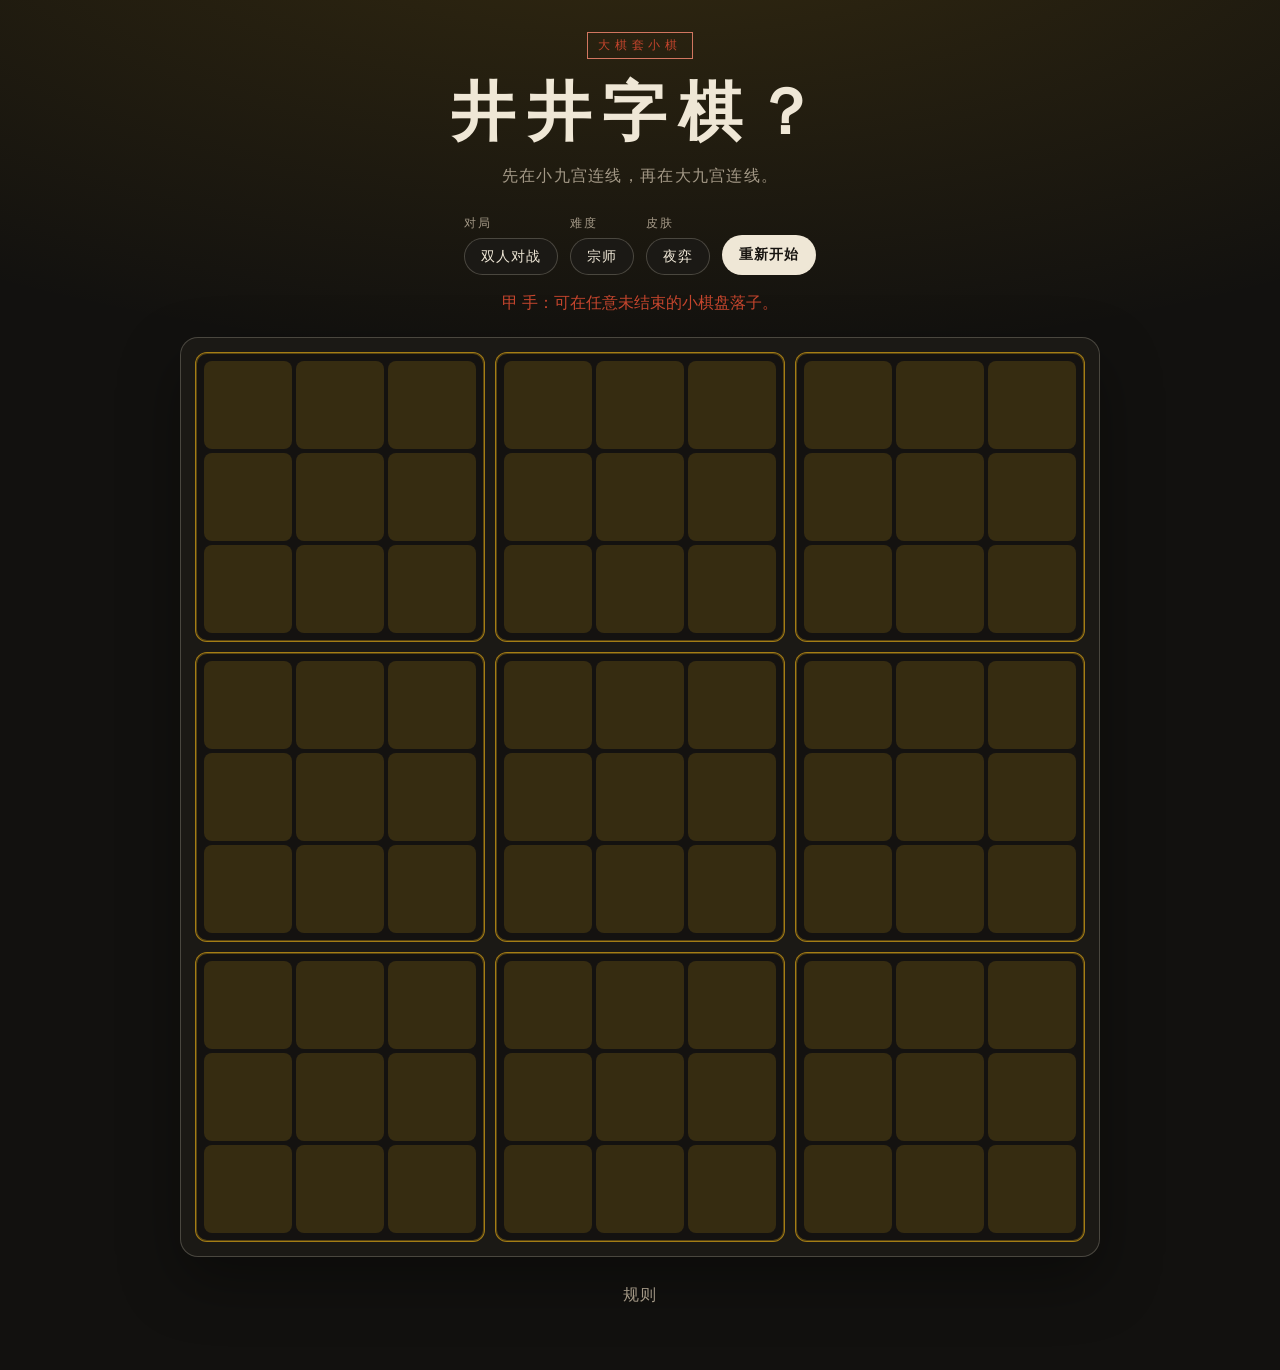
==== games/ultimate-tictactoe/index.html @ f2394f59 "feat: 内置《井井字棋？》在线试玩（games/ultimate-tictactoe + 试玩按钮）" ====
<!DOCTYPE html>
<html lang="zh-CN" data-theme="ink">
<head>
  <meta charset="UTF-8">
  <meta name="viewport" content="width=device-width, initial-scale=1.0">
  <title>井井字棋？</title>
  <link rel="stylesheet" href="css/styles.css">
  <link rel="stylesheet" href="css/themes/ink.css">
  <link rel="stylesheet" href="css/themes/paper.css">
  <link rel="stylesheet" href="css/themes/neon.css">
</head>
<body>
  <div class="app">
    <header class="hero">
      <p class="seal">大棋套小棋</p>
      <h1>井井字棋？</h1>
      <p class="lede">先在小九宫连线，再在大九宫连线。</p>
    </header>

    <section class="toolbar" aria-label="对局设置">
      <label class="field">
        <span>对局</span>
        <select id="mode-select">
          <option value="hotseat">双人对战</option>
          <option value="ai">对战电脑</option>
        </select>
      </label>
      <label class="field">
        <span>难度</span>
        <select id="difficulty-select">
          <option value="novice">新手</option>
          <option value="adept">老手</option>
          <option value="master" selected>宗师</option>
        </select>
      </label>
      <label class="field">
        <span>皮肤</span>
        <select id="theme-select">
          <option value="ink">夜弈</option>
          <option value="paper">宣纸</option>
          <option value="neon">霓虹</option>
        </select>
      </label>
      <button type="button" id="restart-btn" class="btn">重新开始</button>
    </section>

    <p id="status" class="status" role="status" aria-live="polite"></p>

    <div id="meta-board" class="meta-board" role="group" aria-label="井井字棋棋盘"></div>

    <details class="rules">
      <summary>规则</summary>
      <ol>
        <li>大棋盘是九宫格，每一格里还有一个小井字棋。</li>
        <li>在某个小棋盘连成一线，才算在大棋盘占据这一格。</li>
        <li>你落子的位置（小格的方位）会指定对手下一手必须下在对应的小棋盘；若该盘已结束，则可任选未结束的小棋盘。</li>
        <li>在大棋盘连成一线即获胜。小棋盘下满且无人连线则视为该格空置。</li>
      </ol>
    </details>
  </div>

  <script src="js/constants.js"></script>
  <script src="js/board.js"></script>
  <script src="js/game.js"></script>
  <script src="js/ai.js"></script>
  <script src="js/themes.js"></script>
  <script src="js/ui.js"></script>
  <script src="js/main.js"></script>
</body>
</html>
---- games/ultimate-tictactoe/css/styles.css ----
:root {
  --bg: #12110f;
  --ink: #efe7d6;
  --muted: #a39886;
  --line: rgba(239, 231, 214, 0.22);
  --board: #1b1915;
  --local: #141210;
  --active: #d4a017;
  --x: #c4452d;
  --o: #6f93b8;
  --draw: #7a7266;
  --btn: #efe7d6;
  --btn-ink: #171410;
  --shadow: 0 24px 60px rgba(0, 0, 0, 0.35);
  --radius: 18px;
  font-family: "Iowan Old Style", "Palatino Linotype", "Songti SC", "Noto Serif SC", serif;
}

*,
*::before,
*::after {
  box-sizing: border-box;
}

html,
body {
  margin: 0;
  min-height: 100%;
}

body {
  background:
    radial-gradient(1200px 500px at 50% -10%, color-mix(in srgb, var(--active) 18%, transparent), transparent),
    var(--bg);
  color: var(--ink);
}

.app {
  width: min(920px, calc(100% - 32px));
  margin: 0 auto;
  padding: 32px 0 64px;
}

.hero {
  text-align: center;
  margin-bottom: 28px;
}

.seal {
  display: inline-block;
  margin: 0 0 10px;
  padding: 4px 10px;
  border: 1px solid color-mix(in srgb, var(--x) 70%, var(--ink));
  color: var(--x);
  letter-spacing: 0.4em;
  font-size: 12px;
}

.hero h1 {
  margin: 0;
  font-size: clamp(36px, 6vw, 64px);
  font-weight: 600;
  letter-spacing: 0.18em;
}

.lede {
  margin: 10px 0 0;
  color: var(--muted);
  letter-spacing: 0.08em;
}

.toolbar {
  display: flex;
  flex-wrap: wrap;
  gap: 12px;
  justify-content: center;
  align-items: end;
  margin-bottom: 18px;
}

.field {
  display: grid;
  gap: 6px;
  font-size: 12px;
  color: var(--muted);
  letter-spacing: 0.12em;
}

.field select,
.btn {
  appearance: none;
  border: 1px solid var(--line);
  background: var(--board);
  color: var(--ink);
  border-radius: 999px;
  padding: 10px 16px;
  font: inherit;
  font-size: 14px;
  letter-spacing: 0.06em;
}

.btn {
  background: var(--btn);
  color: var(--btn-ink);
  cursor: pointer;
  font-weight: 600;
}

.btn:hover,
.field select:hover {
  transform: translateY(-1px);
}

.status {
  min-height: 1.6em;
  text-align: center;
  margin: 0 0 18px;
  color: var(--muted);
}

.status[data-state="X"] {
  color: var(--x);
}

.status[data-state="O"] {
  color: var(--o);
}

.meta-board {
  display: grid;
  grid-template-columns: repeat(3, 1fr);
  gap: 10px;
  padding: 14px;
  background: var(--board);
  border-radius: var(--radius);
  box-shadow: var(--shadow);
  border: 1px solid var(--line);
}

.local-board {
  position: relative;
  background: var(--local);
  border-radius: 12px;
  padding: 8px;
  border: 1px solid transparent;
  opacity: 0.42;
  transition: opacity 0.2s ease, border-color 0.2s ease, box-shadow 0.2s ease;
}

.local-board.is-open.is-active,
.local-board.is-active {
  opacity: 1;
  border-color: color-mix(in srgb, var(--active) 75%, transparent);
  box-shadow: inset 0 0 0 1px color-mix(in srgb, var(--active) 35%, transparent);
}

.local-board.is-open:not(.is-active) {
  opacity: 0.72;
}

.local-grid {
  display: grid;
  grid-template-columns: repeat(3, 1fr);
  gap: 4px;
}

.cell {
  aspect-ratio: 1;
  border: 0;
  border-radius: 8px;
  background: color-mix(in srgb, var(--ink) 6%, transparent);
  color: inherit;
  font: inherit;
  font-size: clamp(14px, 2.6vw, 22px);
  font-weight: 700;
  cursor: pointer;
  padding: 0;
}

.cell:disabled {
  cursor: default;
}

.cell.is-legal {
  background: color-mix(in srgb, var(--active) 18%, transparent);
}

.cell.is-legal:hover {
  background: color-mix(in srgb, var(--active) 32%, transparent);
}

.cell.is-x {
  color: var(--x);
}

.cell.is-o {
  color: var(--o);
}

.cell.is-last {
  outline: 1px dashed color-mix(in srgb, var(--active) 80%, white);
  outline-offset: -3px;
}

.local-banner {
  pointer-events: none;
  position: absolute;
  inset: 0;
  display: grid;
  place-items: center;
  font-size: clamp(42px, 9vw, 84px);
  font-weight: 700;
  opacity: 0;
}

.local-board.is-won-x .local-banner,
.local-board.is-won-o .local-banner,
.local-board.is-draw .local-banner {
  opacity: 0.88;
  background: color-mix(in srgb, var(--bg) 35%, transparent);
}

.local-board.is-won-x .local-banner {
  color: var(--x);
}

.local-board.is-won-o .local-banner {
  color: var(--o);
}

.local-board.is-draw .local-banner {
  color: var(--draw);
  font-size: clamp(28px, 6vw, 48px);
}

.rules {
  margin: 28px auto 0;
  max-width: 56ch;
  color: var(--muted);
  letter-spacing: 0.04em;
}

.rules summary {
  cursor: pointer;
  text-align: center;
  list-style: none;
}

.rules ol {
  line-height: 1.7;
  padding-left: 1.2em;
}

@media (max-width: 520px) {
  .meta-board {
    gap: 6px;
    padding: 8px;
  }

  .local-board {
    padding: 5px;
  }
}
---- games/ultimate-tictactoe/css/themes/ink.css ----
/* 默认皮肤：夜弈。新增皮肤只需覆盖这些变量。 */
html[data-theme="ink"] {
  --bg: #12110f;
  --ink: #efe7d6;
  --muted: #a39886;
  --line: rgba(239, 231, 214, 0.22);
  --board: #1b1915;
  --local: #141210;
  --active: #d4a017;
  --x: #c4452d;
  --o: #6f93b8;
  --draw: #7a7266;
  --btn: #efe7d6;
  --btn-ink: #171410;
}
---- games/ultimate-tictactoe/css/themes/paper.css ----
html[data-theme="paper"] {
  --bg: #e8dcc4;
  --ink: #2a2118;
  --muted: #6d5e4c;
  --line: rgba(42, 33, 24, 0.16);
  --board: #f4ead6;
  --local: #efe4cc;
  --active: #b3261e;
  --x: #9c1c16;
  --o: #1f4d6a;
  --draw: #8a7b68;
  --btn: #2a2118;
  --btn-ink: #f4ead6;
  --shadow: 0 18px 40px rgba(80, 54, 20, 0.18);
}
---- games/ultimate-tictactoe/css/themes/neon.css ----
html[data-theme="neon"] {
  --bg: #07080d;
  --ink: #e8f4ff;
  --muted: #8aa0b8;
  --line: rgba(80, 255, 210, 0.25);
  --board: #10131c;
  --local: #0b0e16;
  --active: #39ffb6;
  --x: #ff4d8d;
  --o: #4dc9ff;
  --draw: #6b7c90;
  --btn: #39ffb6;
  --btn-ink: #06140f;
  --shadow: 0 0 40px rgba(57, 255, 182, 0.12);
}
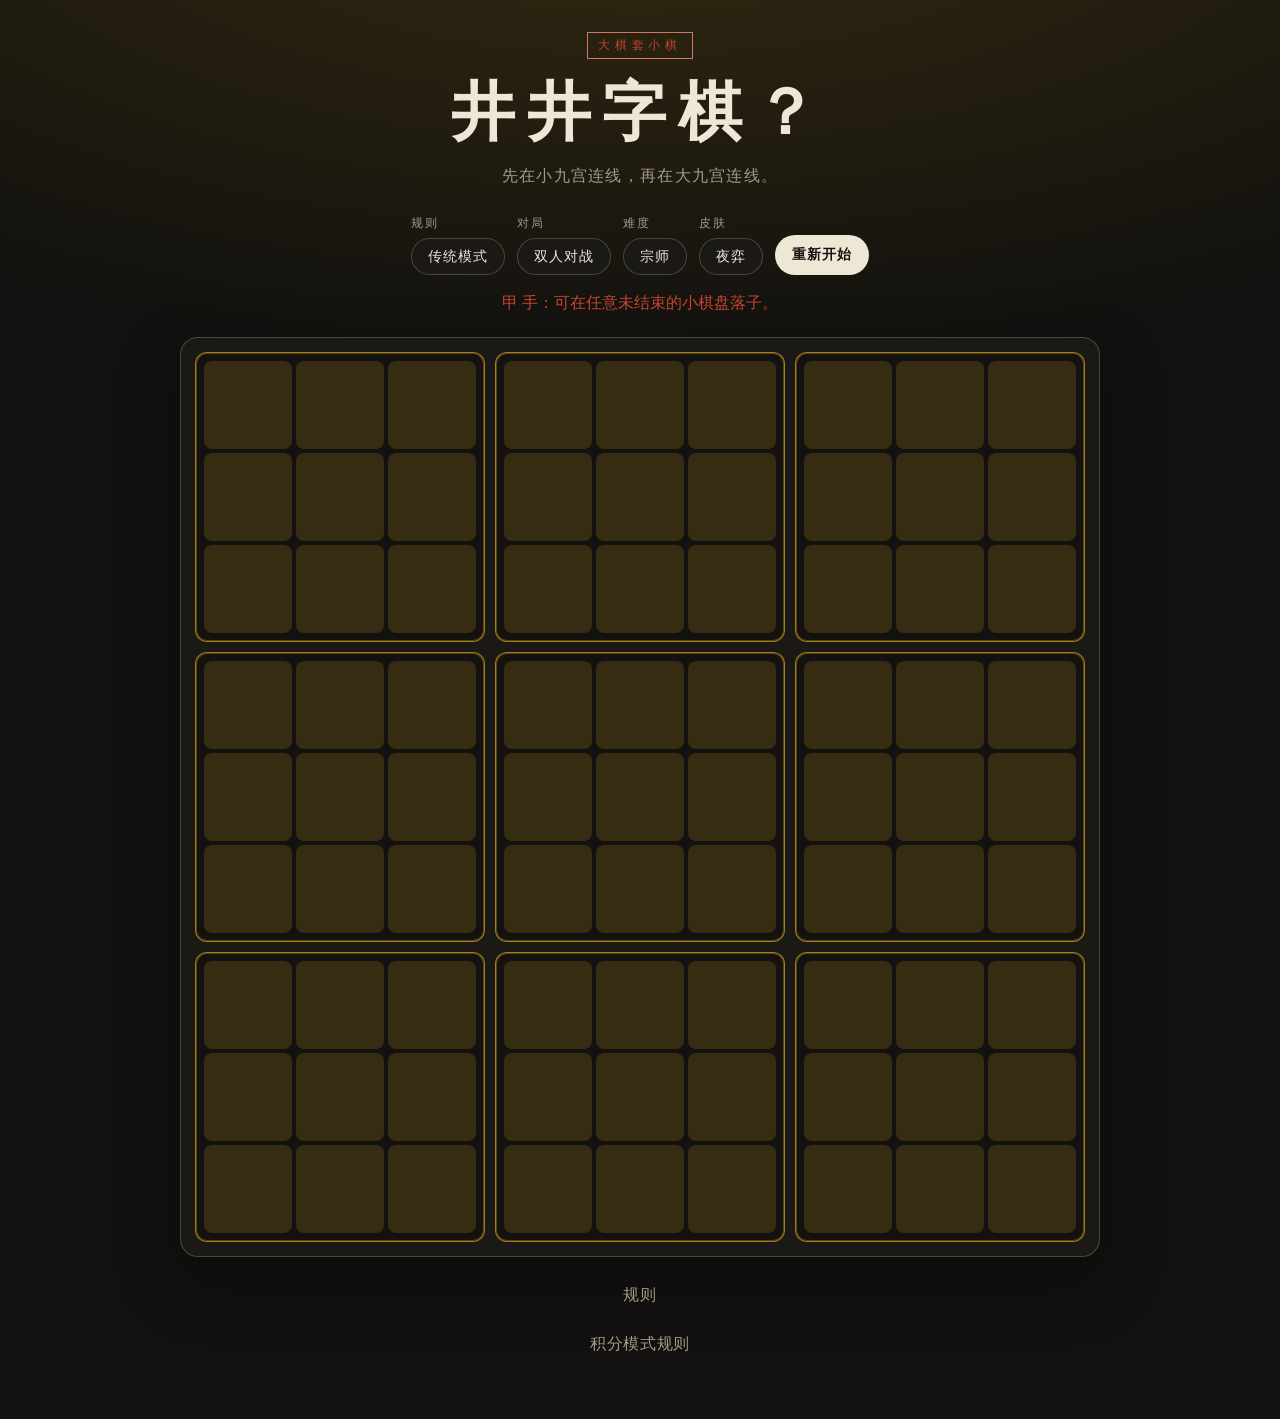
==== commit 298ada09: "同步《井井字棋？》：新增积分模式，初始积分 300" ====
--- a/games/ultimate-tictactoe/index.html
+++ b/games/ultimate-tictactoe/index.html
@@ -18,6 +18,13 @@
     </header>
 
     <section class="toolbar" aria-label="对局设置">
+      <label class="field">
+        <span>规则</span>
+        <select id="rule-select">
+          <option value="classic" selected>传统模式</option>
+          <option value="score">积分模式</option>
+        </select>
+      </label>
       <label class="field">
         <span>对局</span>
         <select id="mode-select">
@@ -46,6 +53,15 @@
 
     <p id="status" class="status" role="status" aria-live="polite"></p>
 
+    <div id="scoreboard" class="scoreboard" hidden>
+      <div class="score score-x">
+        <span class="score-name">甲</span><b id="score-x">300</b>
+      </div>
+      <div class="score score-o">
+        <span class="score-name">乙</span><b id="score-o">300</b>
+      </div>
+    </div>
+
     <div id="meta-board" class="meta-board" role="group" aria-label="井井字棋棋盘"></div>
 
     <details class="rules">
@@ -56,6 +72,17 @@
         <li>你落子的位置（小格的方位）会指定对手下一手必须下在对应的小棋盘；若该盘已结束，则可任选未结束的小棋盘。</li>
         <li>在大棋盘连成一线即获胜。小棋盘下满且无人连线则视为该格空置。</li>
       </ol>
+    </details>
+
+    <details class="rules">
+      <summary>积分模式规则</summary>
+      <ul>
+        <li>双方开局各 300 积分。</li>
+        <li>落子扣分：中心格 50、边格 30、角格 10；积分不够的格子不能落。</li>
+        <li>在小棋盘连成一线得分：该盘位于大棋盘中心 +100、边 +70、角 +50。</li>
+        <li>在大棋盘连成一线 +150。</li>
+        <li>出现大棋盘连线、某方积分清零、或双方都无可行落子时结束，积分高者获胜，相等为和。</li>
+      </ul>
     </details>
   </div>
 
--- a/games/ultimate-tictactoe/css/styles.css
+++ b/games/ultimate-tictactoe/css/styles.css
@@ -111,6 +111,68 @@
   transform: translateY(-1px);
 }
 
+.scoreboard {
+  display: flex;
+  justify-content: center;
+  gap: 14px;
+  margin: 0 0 18px;
+}
+
+.scoreboard[hidden] {
+  display: none;
+}
+
+.score {
+  display: flex;
+  align-items: baseline;
+  gap: 10px;
+  min-width: 132px;
+  justify-content: center;
+  padding: 8px 18px;
+  border: 1px solid var(--line);
+  border-radius: 999px;
+  background: var(--board);
+  transition: border-color 0.2s ease, box-shadow 0.2s ease;
+}
+
+.score-name {
+  font-size: 12px;
+  letter-spacing: 0.2em;
+  color: var(--muted);
+}
+
+.score b {
+  font-size: 26px;
+  font-variant-numeric: tabular-nums;
+}
+
+.score-x b {
+  color: var(--x);
+}
+
+.score-o b {
+  color: var(--o);
+}
+
+.score.is-active {
+  border-color: color-mix(in srgb, var(--active) 75%, transparent);
+  box-shadow: 0 0 0 3px color-mix(in srgb, var(--active) 18%, transparent);
+}
+
+.score.is-low b {
+  animation: score-low 1.4s ease-in-out infinite;
+}
+
+@keyframes score-low {
+  0%,
+  100% {
+    opacity: 1;
+  }
+  50% {
+    opacity: 0.35;
+  }
+}
+
 .status {
   min-height: 1.6em;
   text-align: center;
@@ -165,6 +227,9 @@
 }
 
 .cell {
+  position: relative;
+  display: grid;
+  place-items: center;
   aspect-ratio: 1;
   border: 0;
   border-radius: 8px;
@@ -177,6 +242,31 @@
   padding: 0;
 }
 
+.cell.has-cost::after {
+  content: attr(data-cost);
+  position: absolute;
+  right: 4px;
+  bottom: 2px;
+  font-size: clamp(8px, 1.1vw, 11px);
+  font-weight: 500;
+  letter-spacing: 0;
+  color: var(--muted);
+  opacity: 0.85;
+}
+
+.cell.is-legal.has-cost::after {
+  color: color-mix(in srgb, var(--active) 80%, var(--ink));
+}
+
+.cell.is-unaffordable {
+  background: color-mix(in srgb, var(--x) 12%, transparent);
+}
+
+.cell.is-unaffordable::after {
+  color: var(--x);
+  text-decoration: line-through;
+}
+
 .cell:disabled {
   cursor: default;
 }
@@ -233,6 +323,19 @@
   font-size: clamp(28px, 6vw, 48px);
 }
 
+.local-board.is-new-win {
+  animation: new-win 0.7s ease-out 2;
+}
+
+@keyframes new-win {
+  0% {
+    box-shadow: 0 0 0 0 color-mix(in srgb, var(--active) 70%, transparent);
+  }
+  100% {
+    box-shadow: 0 0 0 14px color-mix(in srgb, var(--active) 0%, transparent);
+  }
+}
+
 .rules {
   margin: 28px auto 0;
   max-width: 56ch;
